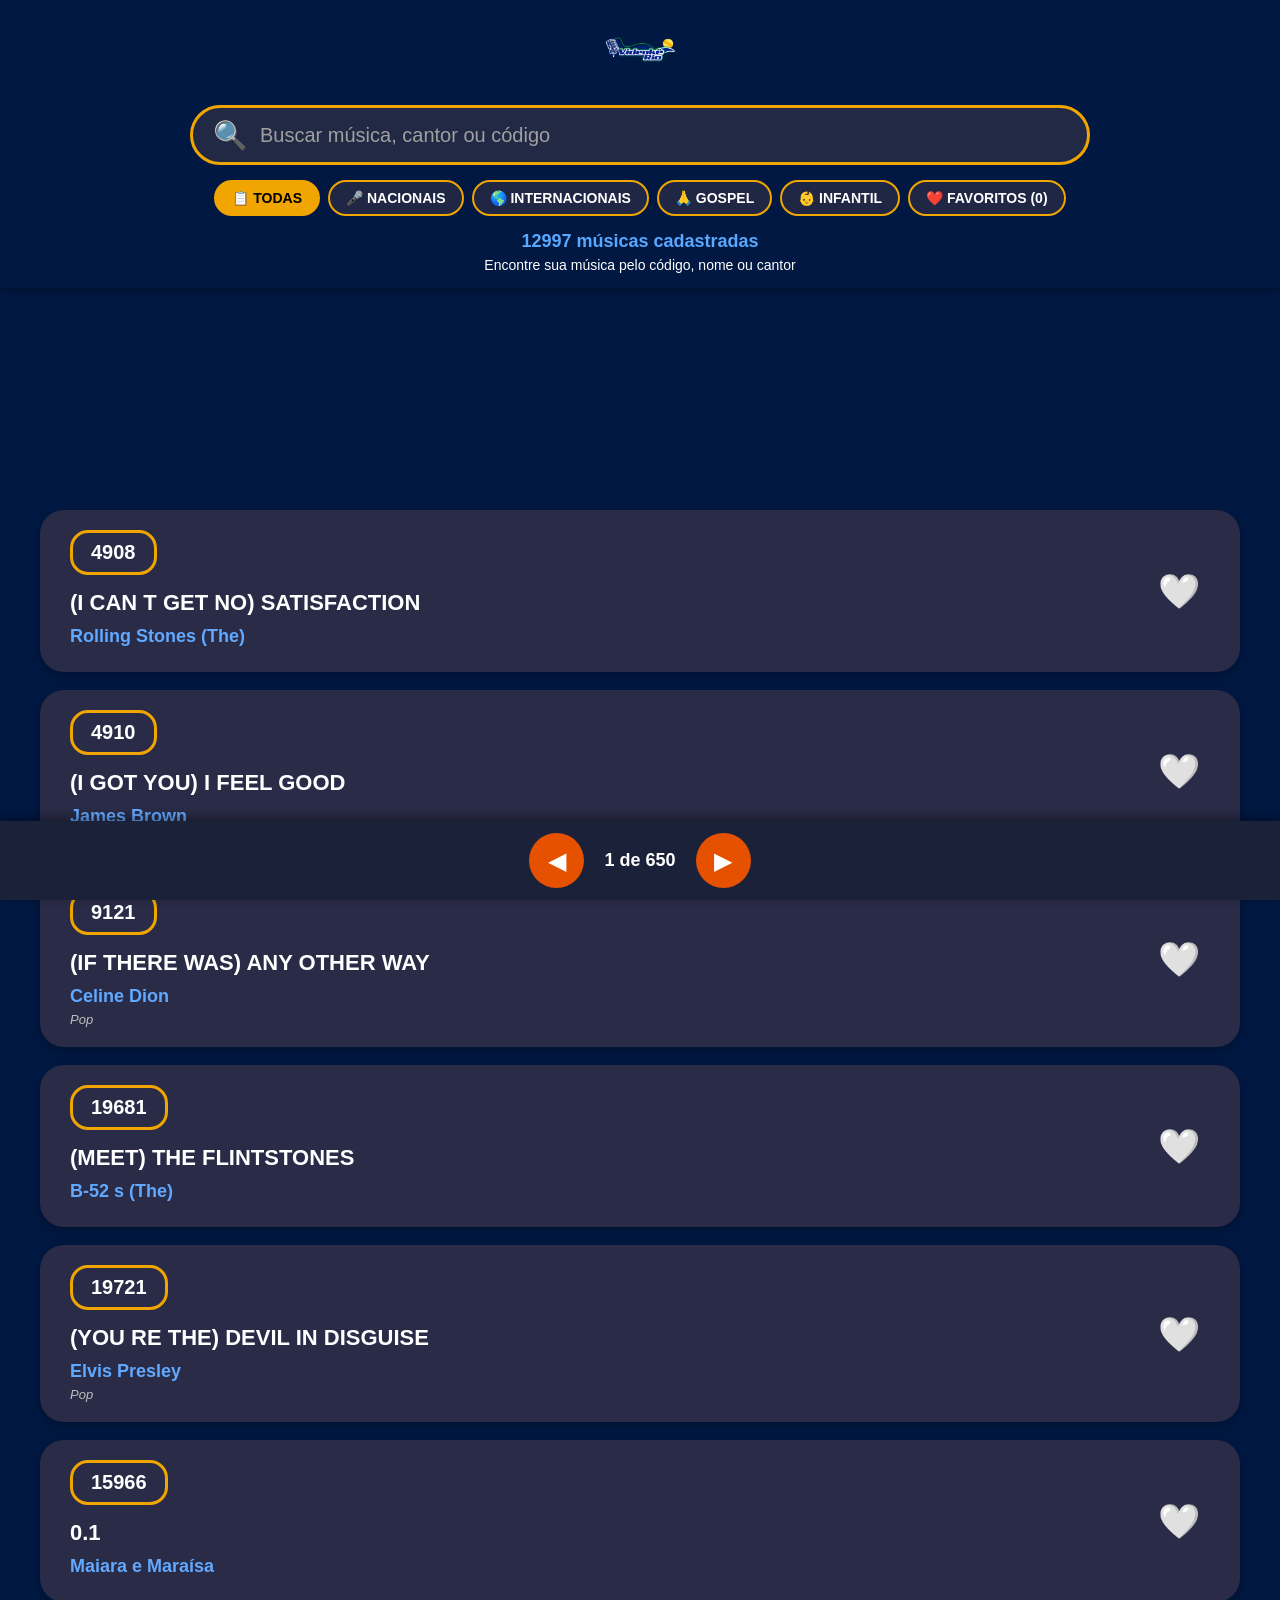
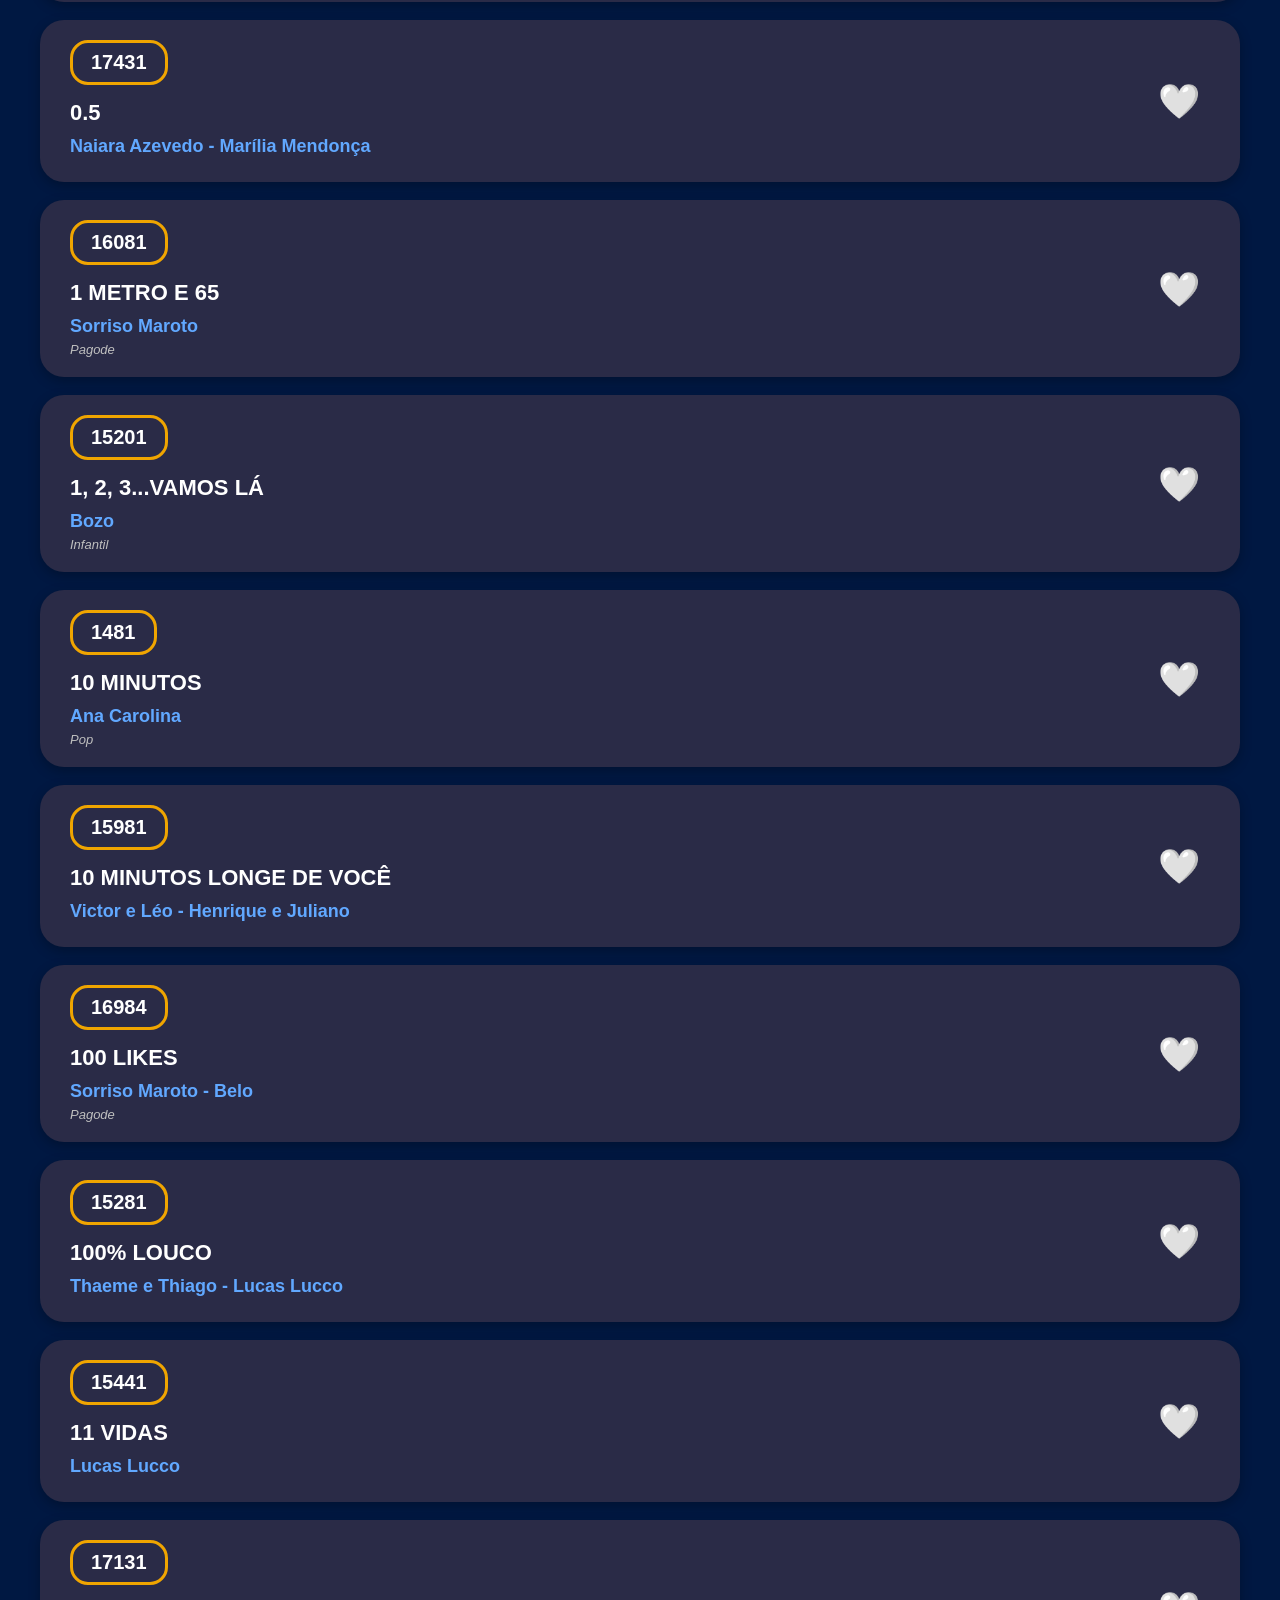
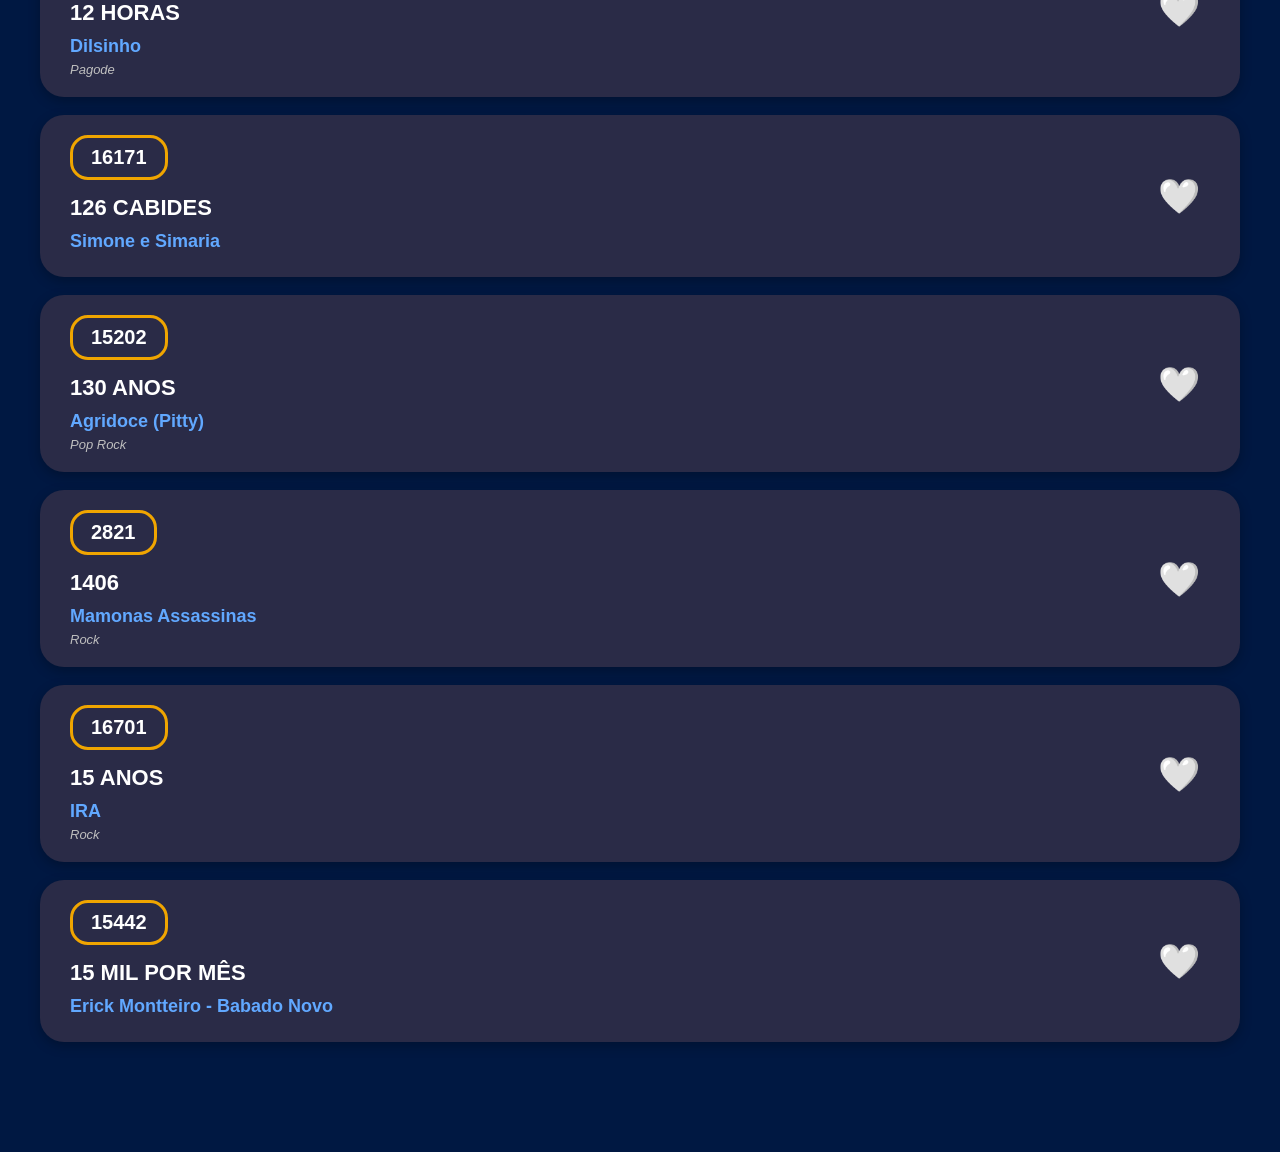
==== index.html @ a0991c25 "Transforma em PWA" ====
<!DOCTYPE html>
<html lang="pt-BR">

<head>

    <meta charset="UTF-8">

    <meta
    name="viewport"
    content="width=device-width, initial-scale=1.0">

    <title>
        Videokê Rio - Catálogo Online
    </title>

    <link rel="manifest" href="manifest.json">

<meta name="theme-color" content="#001842">

    <link
    rel="icon"
    href="assets/logo.png">

    <link
    rel="stylesheet"
    href="style.css">

</head>

<body>

    <!-- ==========================
         TOPO
    =========================== -->

    <header>

        <img
        src="assets/logo.png"
        class="logo"
        alt="Videokê Rio">

        <!-- BUSCA -->

        <div class="busca-container">

            <div class="busca-box">

                <span class="icone-busca">
                    🔍
                </span>

                <input
                type="text"
                id="busca"
                placeholder="Buscar música, cantor ou código">

            </div>

        </div>

        <!-- CATEGORIAS -->

        <div class="categorias">

           <button
id="btnTodas"
class="categoria ativa"
onclick="mostrarTodas()">
📋 TODAS
</button>

<button
id="btnNacionais"
class="categoria"
onclick="mostrarNacionais()">
🎤 NACIONAIS
</button>

<button
id="btnInternacionais"
class="categoria"
onclick="mostrarInternacionais()">
🌎 INTERNACIONAIS
</button>

<button
id="btnGospel"
class="categoria"
onclick="mostrarGospel()">
🙏 GOSPEL
</button>

<button
id="btnInfantil"
class="categoria"
onclick="mostrarInfantil()">
👶 INFANTIL
</button>

<button
id="btnFavoritos"
class="categoria"
onclick="mostrarFavoritos()">
❤️ FAVORITOS

</button>

        </div>

        <!-- CONTADORES -->

        <div id="contador"></div>

        <div id="resultadosEncontrados"></div>

        <div class="subtitulo">

            Encontre sua música pelo código,
            nome ou cantor

        </div>

    </header>

    <!-- ==========================
         RESULTADOS
    =========================== -->

    <main>

        <div id="resultado"></div>

    </main>

    <!-- ==========================
         PAGINAÇÃO
    =========================== -->

    <div class="paginacao">

        <button
        onclick="paginaAnterior()">

            ◀

        </button>

        <div id="paginaAtual">

            1 de 1

        </div>

        <button
        onclick="proximaPagina()">

            ▶

        </button>

    </div>

    <!-- ==========================
         JAVASCRIPT
    =========================== -->

    <script src="script.js"></script>


    <script>

if ("serviceWorker" in navigator) {

    window.addEventListener("load", () => {

        navigator.serviceWorker.register(
            "service-worker.js"
        );

    });

}

</script>

</body>

</html>
---- style.css ----
/* ==========================================
   RESET
========================================== */

*{
    margin:0;
    padding:0;
    box-sizing:border-box;
}

/* ==========================================
   GERAL
========================================== */

body{

    background:#001842;

    color:white;

    font-family:Segoe UI, Arial, sans-serif;

    padding-top:190px;

    padding-bottom:90px;
}

/* ==========================================
   HEADER FIXO
========================================== */

header{

    position:fixed;

    top:0;
    left:0;

    width:100%;

    z-index:9999;

    background:#001842;

    text-align:center;

    padding:10px 20px 15px;

    box-shadow:
    0 2px 10px rgba(0,0,0,.35);
}

/* ==========================================
   LOGO
========================================== */

.logo{

    display:block;

    width:100%;

    max-width:120px;

    height:auto;

    margin:0 auto 15px auto;
}

/* ==========================================
   BUSCA
========================================== */

.busca-container{

    width:95%;

    max-width:900px;

    margin:0 auto;
}

.busca-box{

    display:flex;

    align-items:center;

    background:#222944;

    border:3px solid #f0a500;

    border-radius:30px;

    height:60px;

    padding:0 20px;
}

.icone-busca{

    font-size:28px;

    margin-right:12px;
}

#busca{

    flex:1;

    border:none;

    outline:none;

    background:transparent;

    color:white;

    font-size:20px;
}

#busca::placeholder{

    color:#a0a0a0;
}

/* ==========================================
   CATEGORIAS
========================================== */

.categorias{

    display:flex;

    justify-content:center;

    flex-wrap:wrap;

    gap:8px;

    margin-top:15px;
}

.categoria{

    background:#1f2744;

    color:white;

    border:2px solid #f0a500;

    border-radius:25px;

    padding:8px 16px;

    cursor:pointer;

    font-size:14px;

    font-weight:bold;

    transition:.2s;
}

.categoria:hover{

    transform:translateY(-2px);
}

.categoria.ativa{

    background:#f0a500;

    color:black;
}

/* ==========================================
   CONTADORES
========================================== */

#contador{

    text-align:center;

    color:#58a8ff;

    font-size:18px;

    font-weight:bold;

    margin-top:15px;
}

#resultadosEncontrados{

    text-align:center;

    color:#c7c7c7;

    font-size:13px;

    margin-top:5px;
}

.subtitulo{

    text-align:center;

    color:white;

    font-size:14px;

    margin-top:5px;
}

/* ==========================================
   RESULTADOS
========================================== */

#resultado{

    width:95%;

    max-width:1200px;

    margin:40px auto 20px auto;
}

/* ==========================================
   CARD
========================================== */

.card{

    position:relative;

    background:#2a2b47;

    border-radius:24px;

    padding:20px 30px;

    margin-bottom:18px;

    min-height:130px;

    box-shadow:
    0 4px 12px rgba(0,0,0,.25);

    transition:.2s;
}

.card:hover{

    transform:translateY(-2px);
}

/* ==========================================
   CÓDIGO
========================================== */

.codigo{

    display:inline-block;

    width:auto;

    padding:8px 18px;

    border:3px solid #f0a500;

    border-radius:18px;

    color:white;

    font-size:20px;

    font-weight:bold;

    margin-bottom:15px;
}

/* ==========================================
   MÚSICA
========================================== */

.card h3{

    margin:0 0 10px 0;

    color:white;

    font-size:22px;

    font-weight:700;

    text-transform:uppercase;

    max-width:85%;
}

/* ==========================================
   ARTISTA
========================================== */

.artista{

    color:#61a8ff;

    font-size:18px;

    font-weight:bold;

    max-width:85%;
}

/* ==========================================
   GÊNERO
========================================== */

.genero{

    color:#bfbfbf;

    font-size:13px;

    margin-top:5px;

    font-style:italic;
}

/* ==========================================
   FAVORITO
========================================== */

.favorito{

    position:absolute;

    right:40px;

    top:50%;

    transform:translateY(-50%);

    font-size:34px;

    cursor:pointer;

    user-select:none;

    line-height:1;
}

/* ==========================================
   PAGINAÇÃO
========================================== */

.paginacao{

    position:fixed;

    bottom:0;

    left:0;

    width:100%;

    background:#1b2138;

    display:flex;

    justify-content:center;

    align-items:center;

    gap:20px;

    padding:12px;

    box-shadow:
    0 -3px 10px rgba(0,0,0,.4);
}

.paginacao button{

    width:55px;

    height:55px;

    border:none;

    border-radius:50%;

    background:#e65100;

    color:white;

    font-size:24px;

    cursor:pointer;
}

#paginaAtual{

    font-size:18px;

    font-weight:bold;
}

/* ==========================================
   SCROLLBAR
========================================== */

::-webkit-scrollbar{

    width:10px;
}

::-webkit-scrollbar-thumb{

    background:#f0a500;

    border-radius:10px;
}

/* ==========================================
   MOBILE
========================================== */

@media(max-width:768px){

    body{
        padding-top:170px;
    }

    .logo{
        max-width:90px;
    }

    .busca-box{
        height:52px;
    }

    .icone-busca{
        font-size:24px;
    }

    #busca{
        font-size:18px;
    }

    .categoria{
        font-size:12px;
        padding:7px 12px;
    }

    .codigo{
        font-size:18px;
    }

    .card h3{
        font-size:18px;
    }

    .artista{
        font-size:15px;
    }

    .favorito{
        font-size:34px;
    }
}
main{
    padding-top: 280px;
}
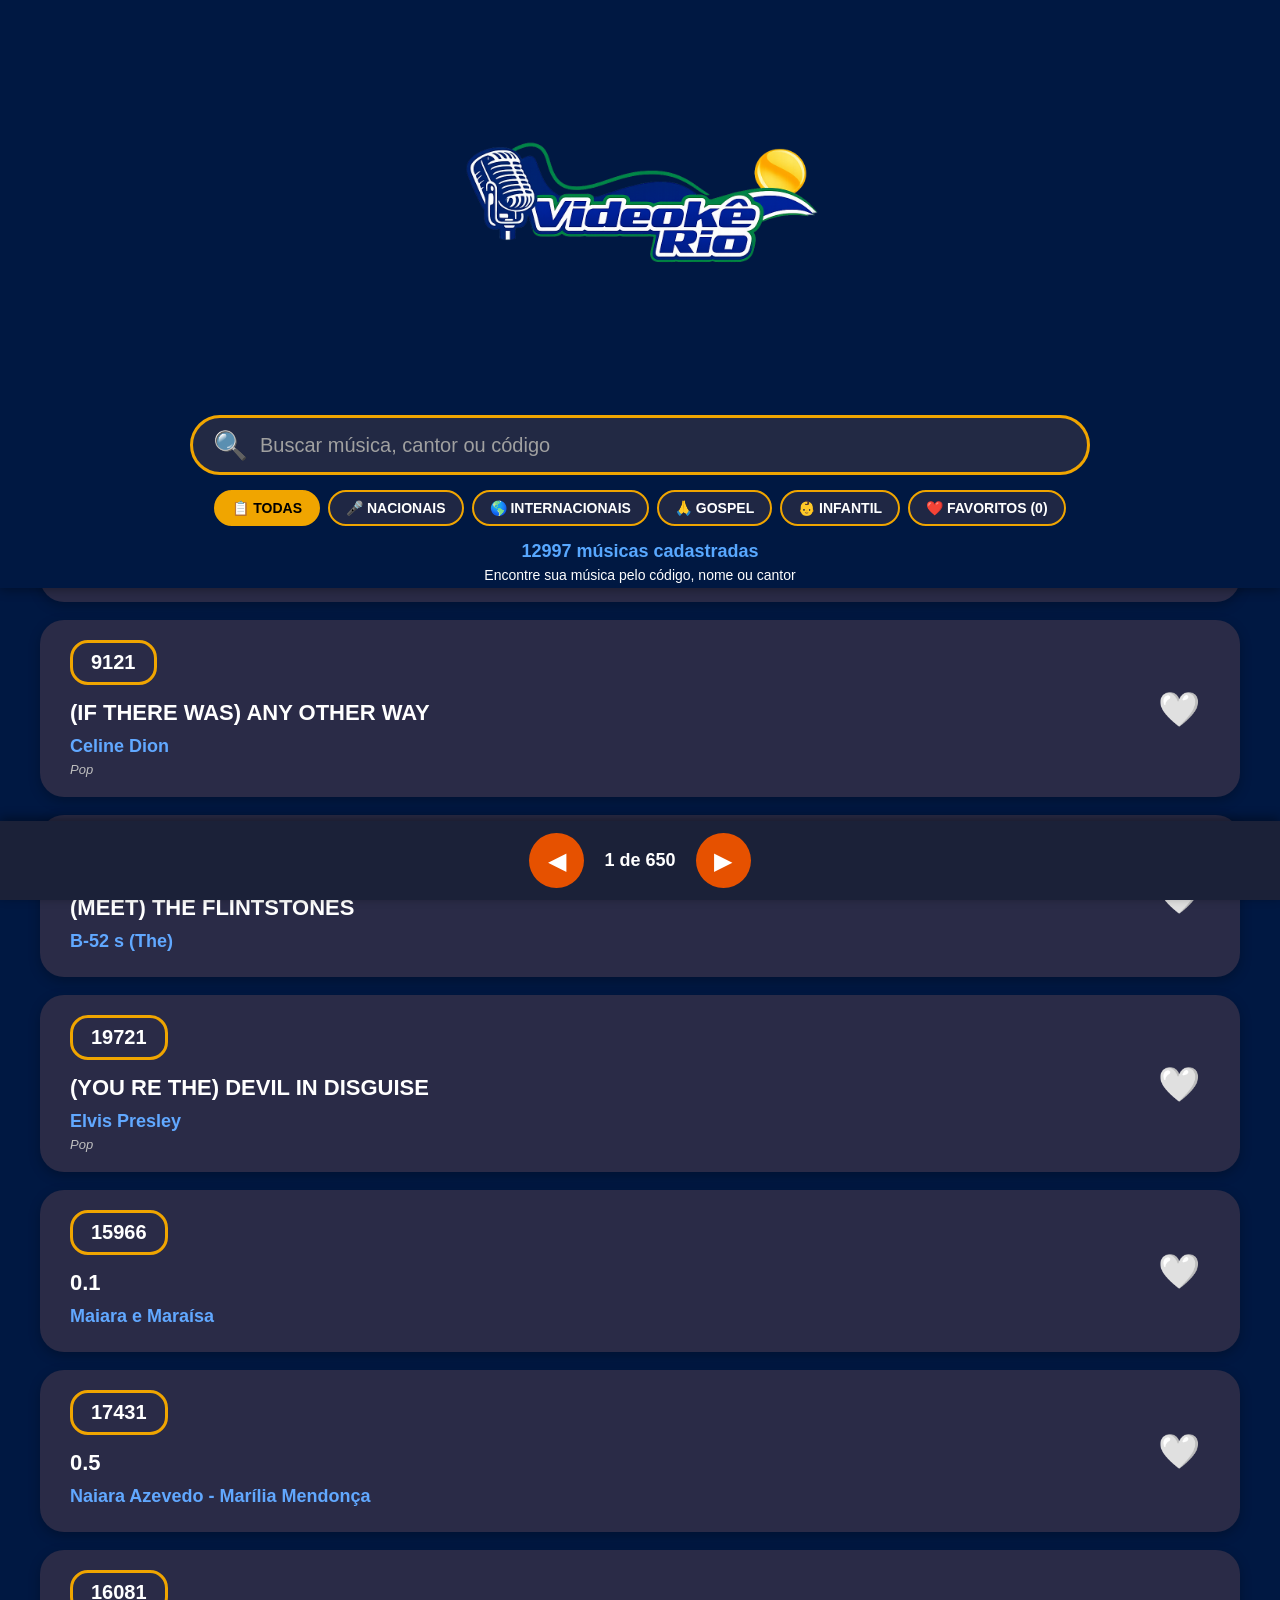
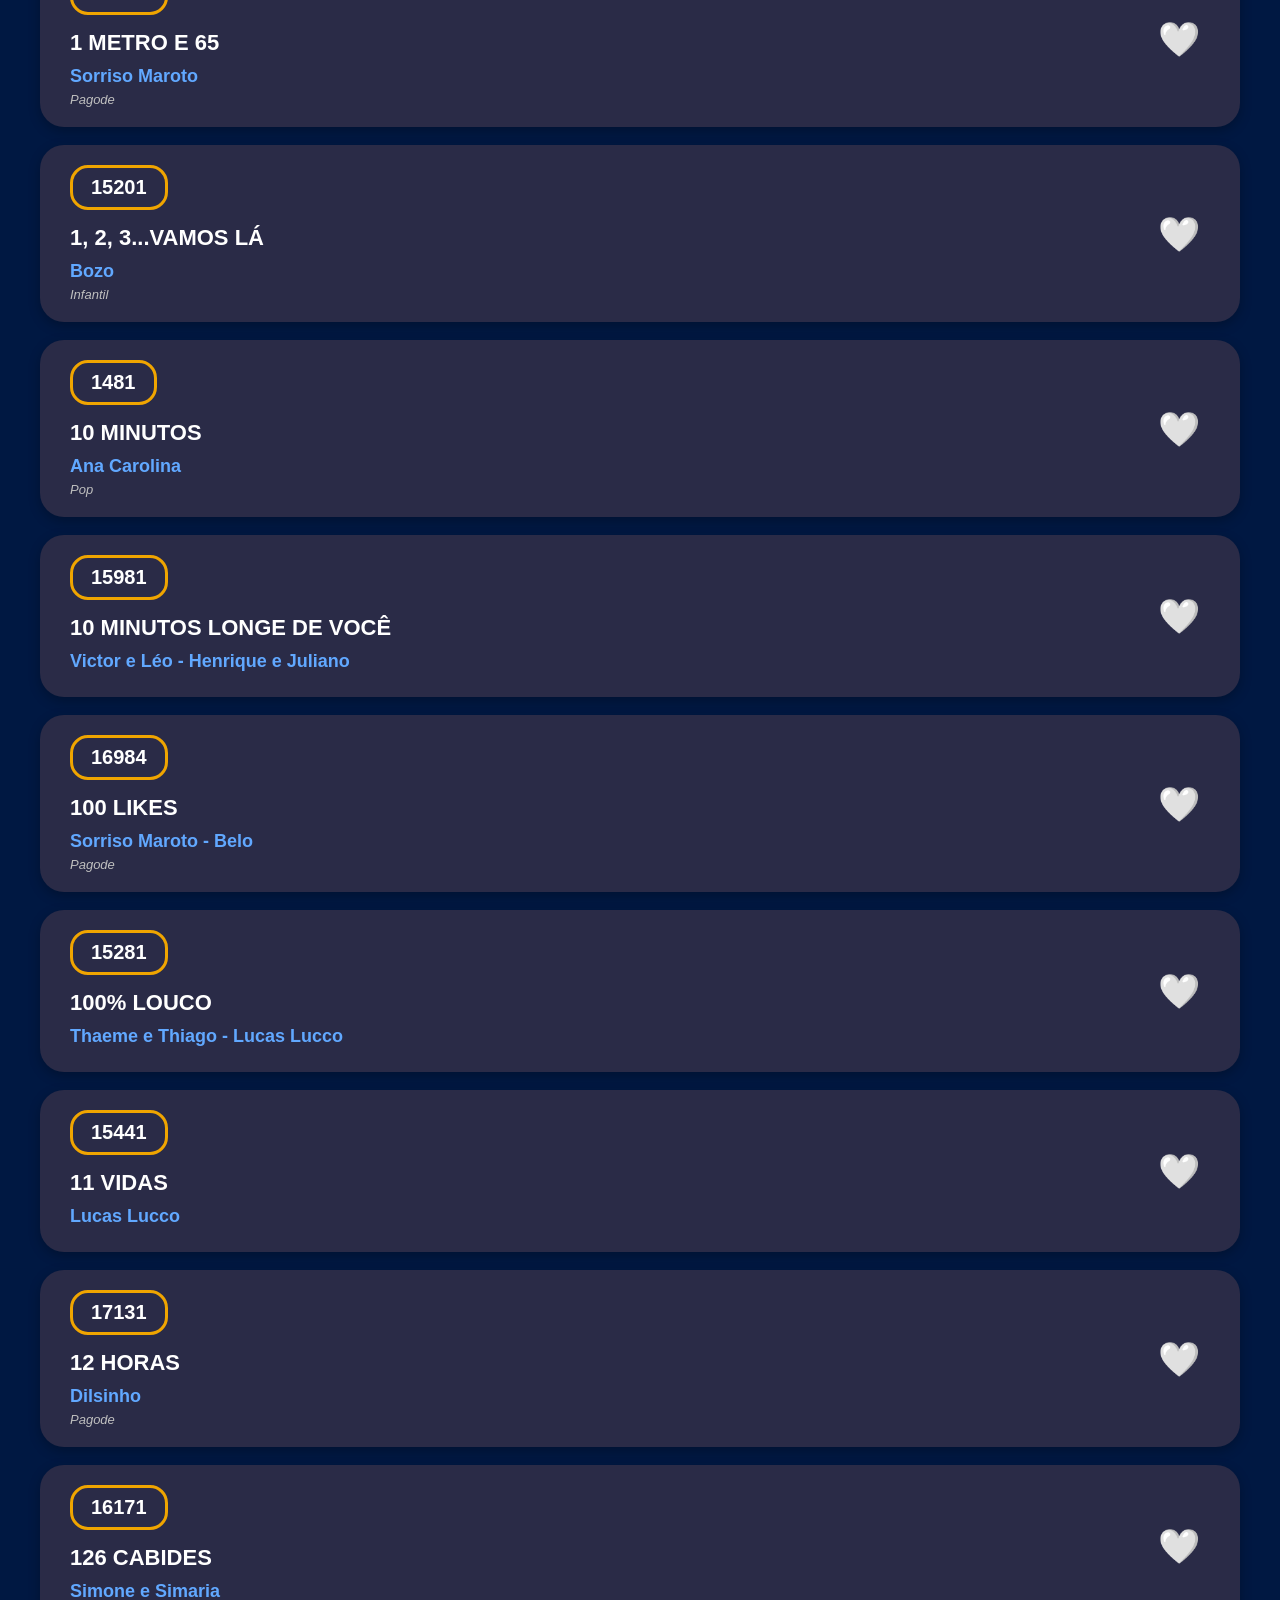
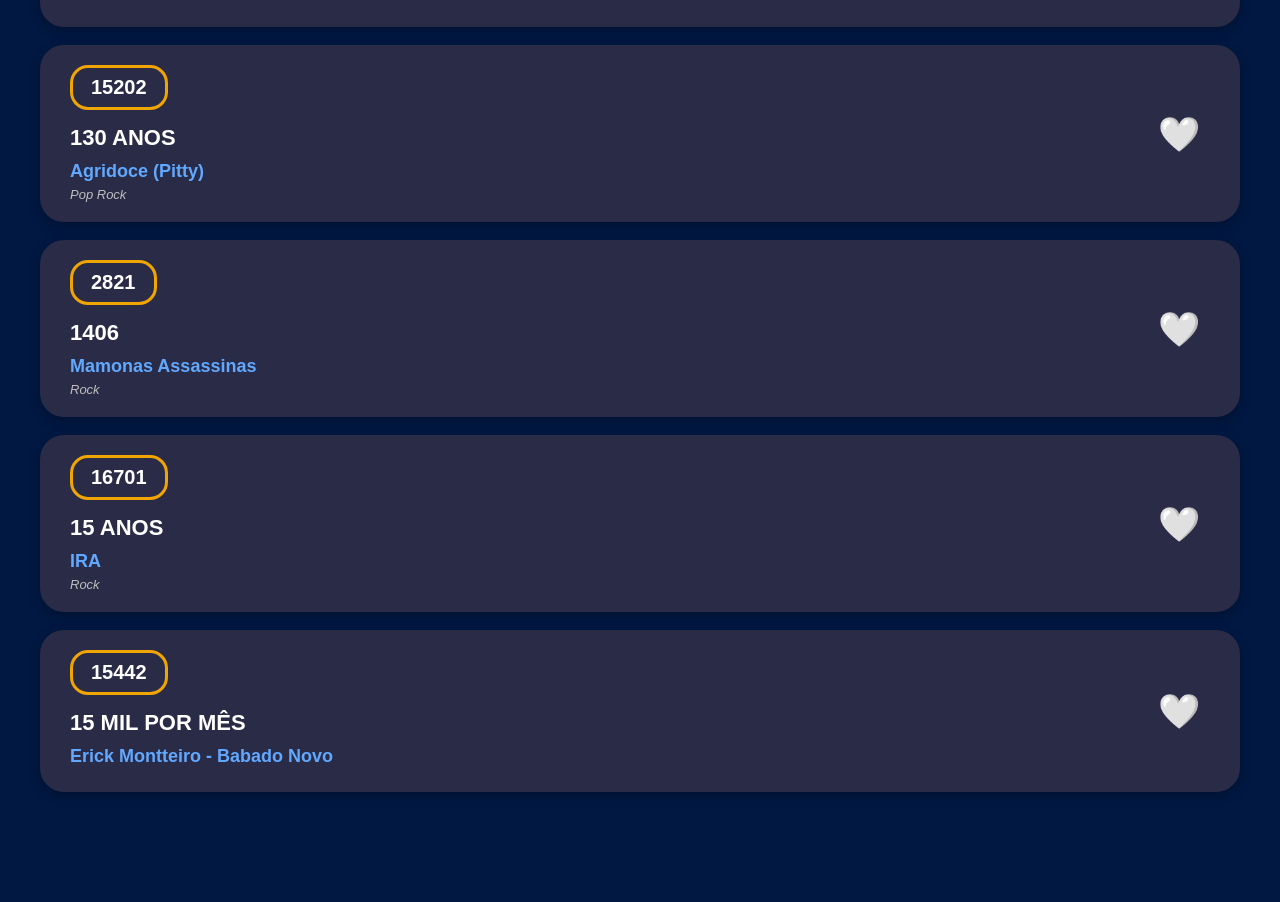
==== commit f381bd8f: "Centraliza busca" ====
--- a/index.html
+++ b/index.html
@@ -28,20 +28,12 @@
 </head>
 
 <body>
-
-    <!-- ==========================
-         TOPO
-    =========================== -->
-
     <header>
-
         <img
         src="assets/logo.png"
         class="logo"
         alt="Videokê Rio">
-
         <!-- BUSCA -->
-
         <div class="busca-container">
 
             <div class="busca-box">
--- a/style.css
+++ b/style.css
@@ -20,7 +20,7 @@
 
     font-family:Segoe UI, Arial, sans-serif;
 
-    padding-top:190px;
+    padding-top:0;
 
     padding-bottom:90px;
 }
@@ -42,14 +42,18 @@
 
     background:#001842;
 
-    text-align:center;
-
-    padding:10px 20px 15px;
+     text-align:center;
+
+    padding:5px 20px 5px;
 
     box-shadow:
     0 2px 10px rgba(0,0,0,.35);
 }
 
+main{
+    margin-top:260px;
+}
+
 /* ==========================================
    LOGO
 ========================================== */
@@ -60,13 +64,12 @@
 
     width:100%;
 
-    max-width:120px;
+    max-width:600px;
 
     height:auto;
 
-    margin:0 auto 15px auto;
-}
-
+    margin:0 auto 10px auto;
+}
 /* ==========================================
    BUSCA
 ========================================== */
@@ -77,7 +80,7 @@
 
     max-width:900px;
 
-    margin:0 auto;
+    margin:0 auto 10px auto;
 }
 
 .busca-box{
@@ -431,11 +434,11 @@
 @media(max-width:768px){
 
     body{
-        padding-top:170px;
+        padding-top:0px;
     }
 
     .logo{
-        max-width:90px;
+        max-width:300px;
     }
 
     .busca-box{
@@ -471,6 +474,3 @@
         font-size:34px;
     }
 }
-main{
-    padding-top: 280px;
-}
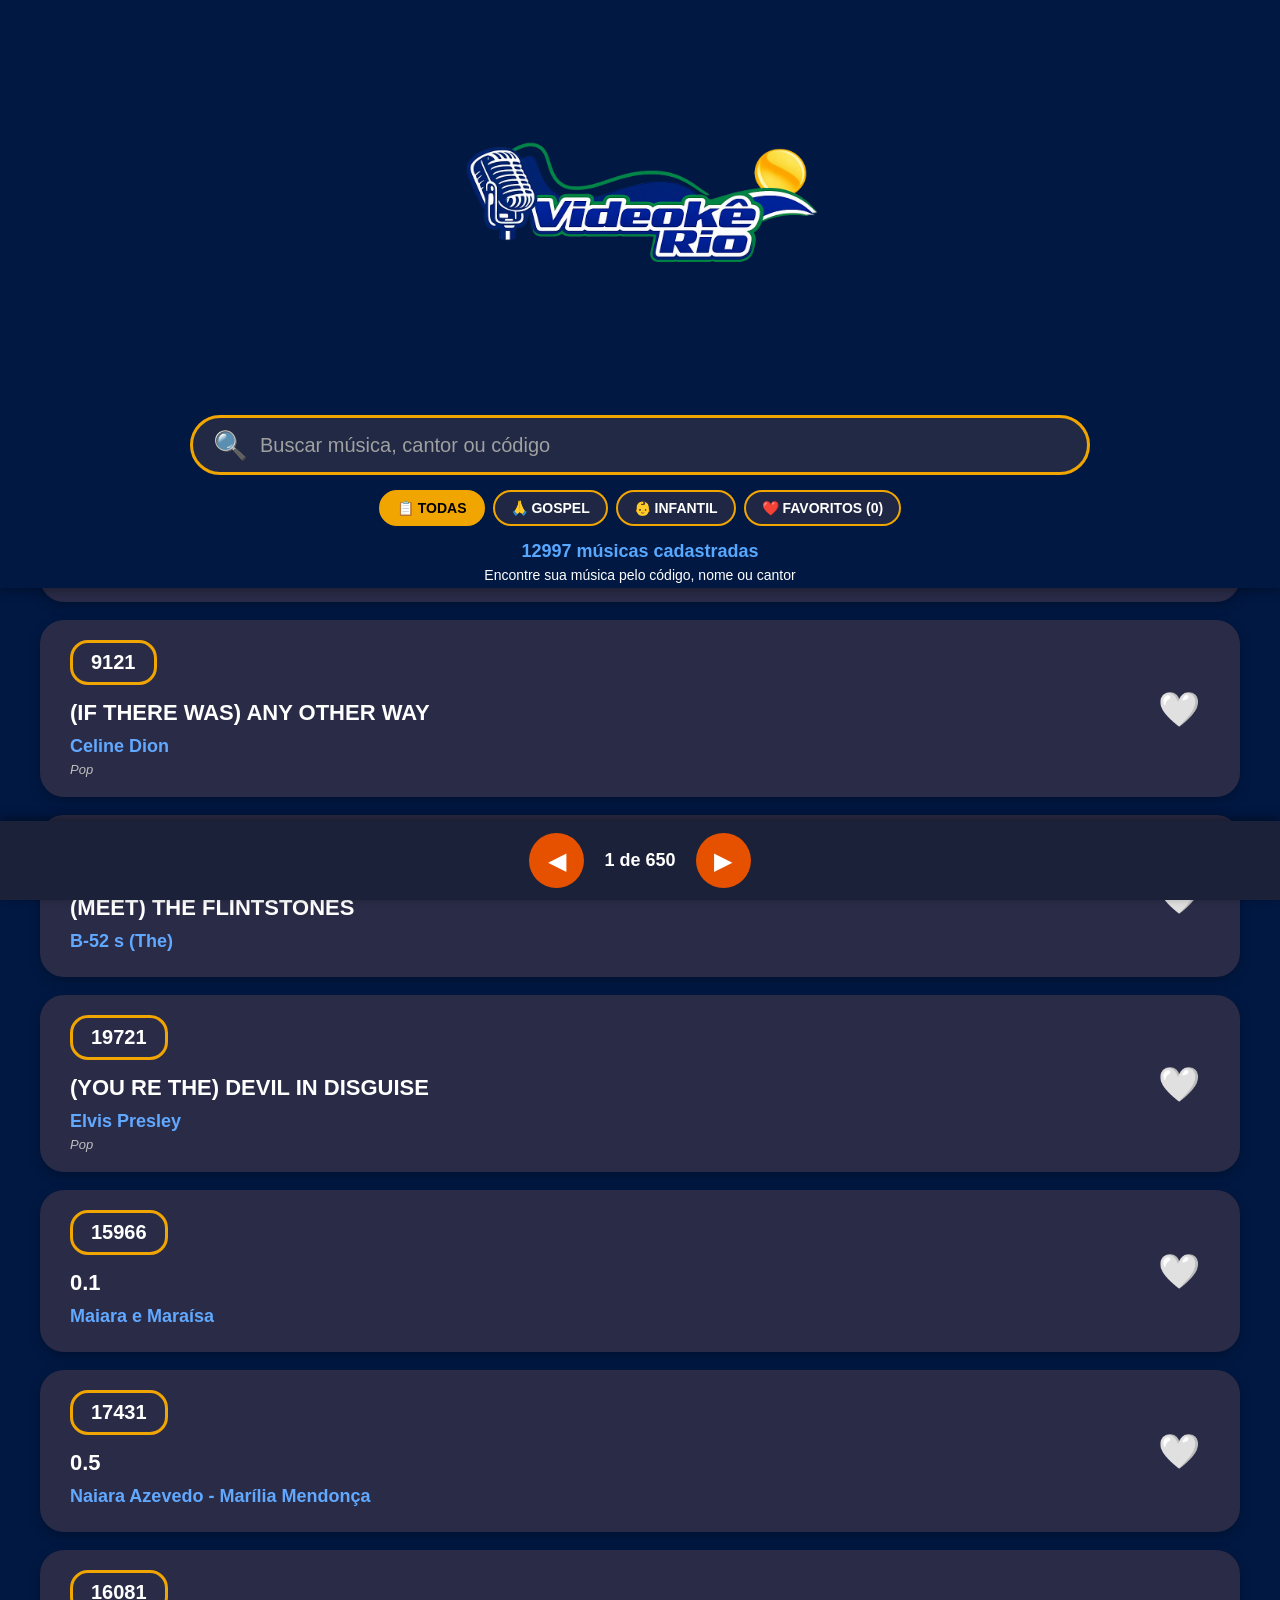
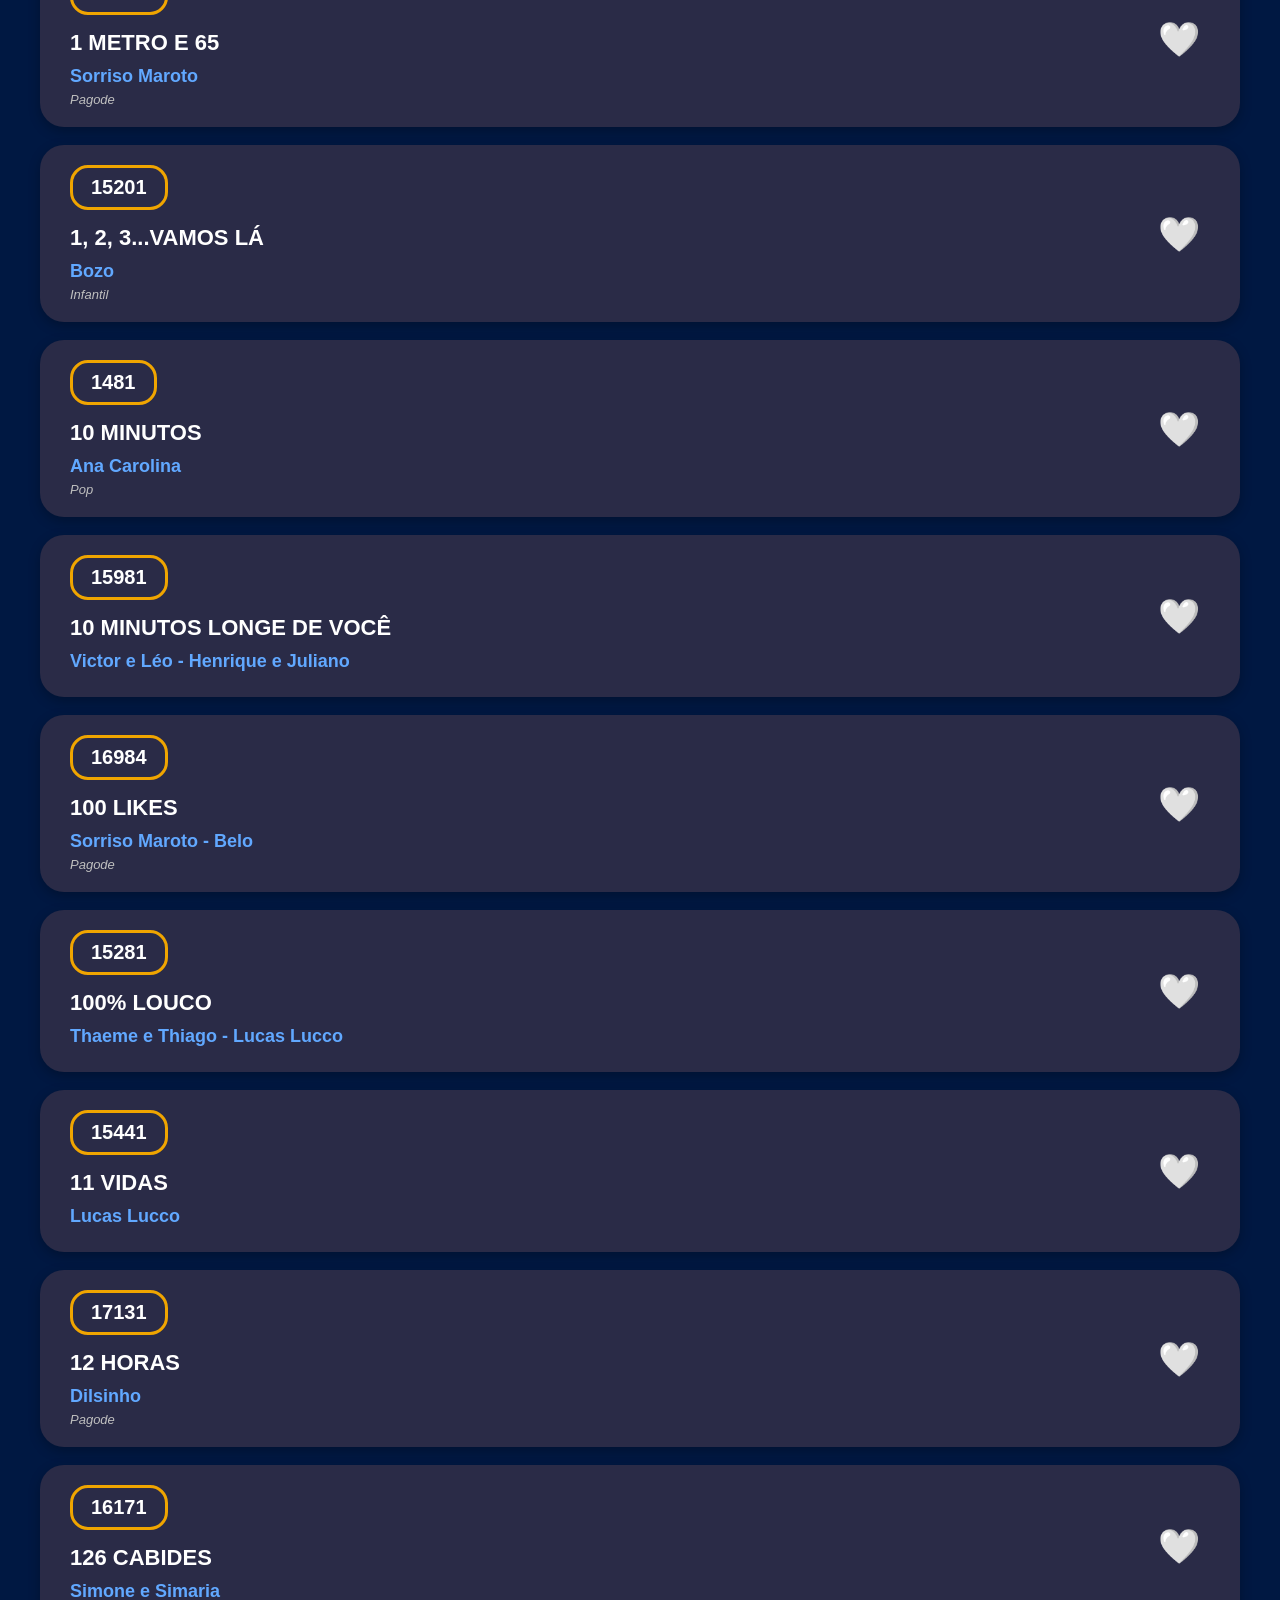
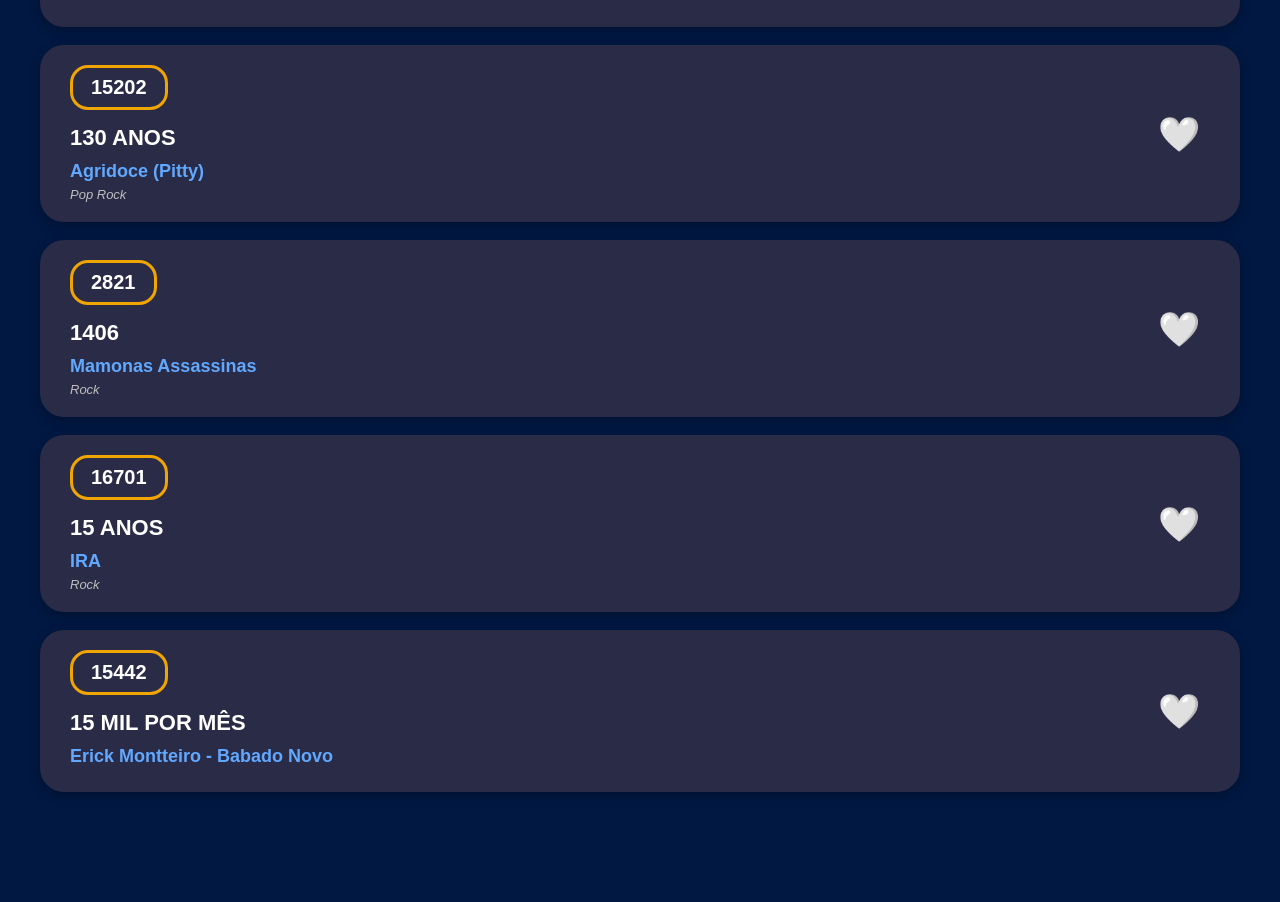
==== commit f73d7287: "Remover filtros nacionais e internacionais" ====
--- a/index.html
+++ b/index.html
@@ -23,36 +23,30 @@
 
     <link
     rel="stylesheet"
-    href="style.css">
+    href="style.css?v=20260728-raf-mobile">
 
 </head>
 
 <body>
     <header>
+        
         <img
         src="assets/logo.png"
         class="logo"
         alt="Videokê Rio">
         <!-- BUSCA -->
         <div class="busca-container">
-
             <div class="busca-box">
-
                 <span class="icone-busca">
                     🔍
                 </span>
-
                 <input
                 type="text"
                 id="busca"
                 placeholder="Buscar música, cantor ou código">
-
             </div>
-
         </div>
-
         <!-- CATEGORIAS -->
-
         <div class="categorias">
 
            <button
@@ -60,20 +54,6 @@
 class="categoria ativa"
 onclick="mostrarTodas()">
 📋 TODAS
-</button>
-
-<button
-id="btnNacionais"
-class="categoria"
-onclick="mostrarNacionais()">
-🎤 NACIONAIS
-</button>
-
-<button
-id="btnInternacionais"
-class="categoria"
-onclick="mostrarInternacionais()">
-🌎 INTERNACIONAIS
 </button>
 
 <button
@@ -178,4 +158,4 @@
 
 </body>
 
-</html>+</html>
--- a/style.css
+++ b/style.css
@@ -434,28 +434,69 @@
 @media(max-width:768px){
 
     body{
-        padding-top:0px;
+        padding-top:0;
+    }
+
+    header{
+        padding:10px 12px 12px;
     }
 
     .logo{
-        max-width:300px;
+        max-width:150px;
+        margin-bottom:4px;
+    }
+
+    .busca-container{
+        width:100%;
+        margin:0 auto 8px auto;
     }
 
     .busca-box{
-        height:52px;
+        height:46px;
+        padding:0 14px;
     }
 
     .icone-busca{
-        font-size:24px;
+        font-size:21px;
+        margin-right:8px;
     }
 
     #busca{
-        font-size:18px;
+        font-size:15px;
+    }
+
+    .categorias{
+        gap:6px;
+        margin-top:10px;
     }
 
     .categoria{
+        font-size:10px;
+        padding:6px 9px;
+    }
+
+    #contador{
+        font-size:14px;
+        margin-top:9px;
+    }
+
+    #resultadosEncontrados{
+        font-size:11px;
+        margin-top:3px;
+    }
+
+    .subtitulo{
         font-size:12px;
-        padding:7px 12px;
+        margin-top:3px;
+    }
+
+    main{
+        margin-top:235px;
+    }
+
+    #resultado{
+        width:calc(100% - 20px);
+        margin:16px auto 20px auto;
     }
 
     .codigo{
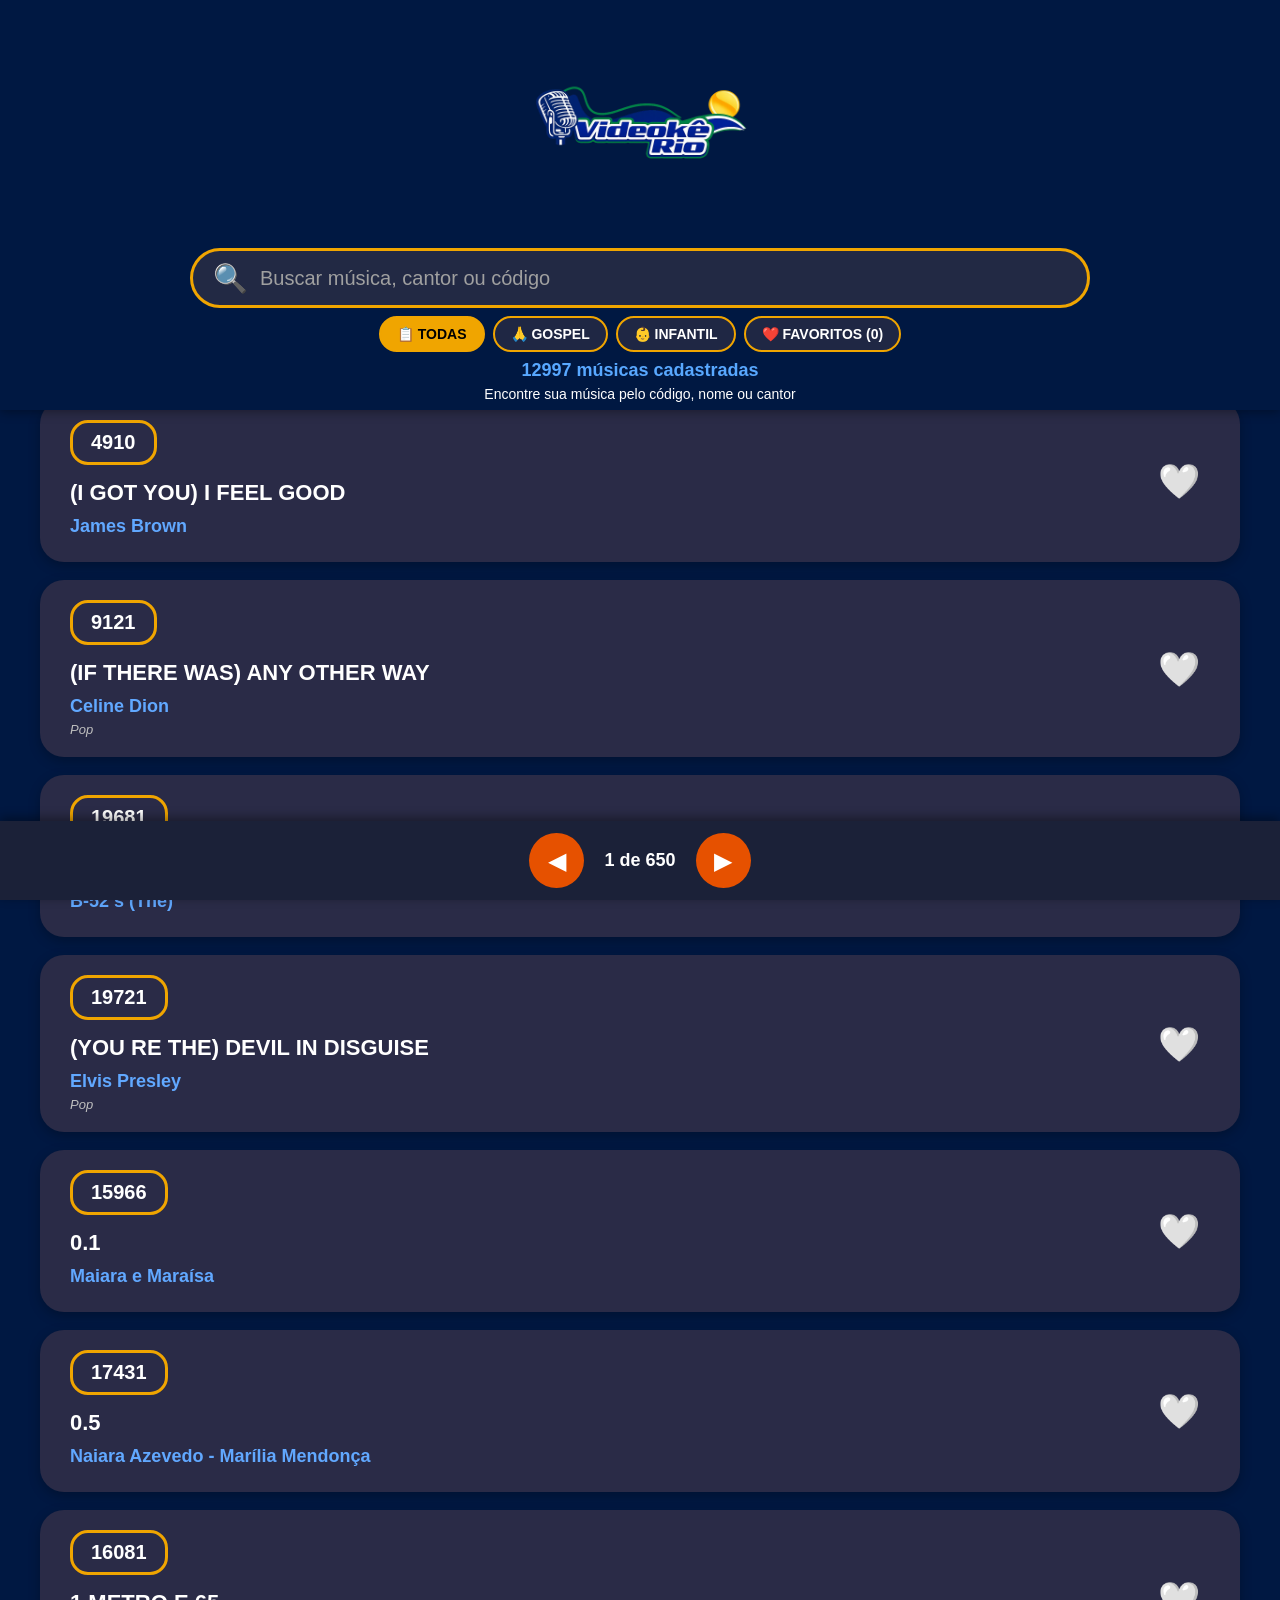
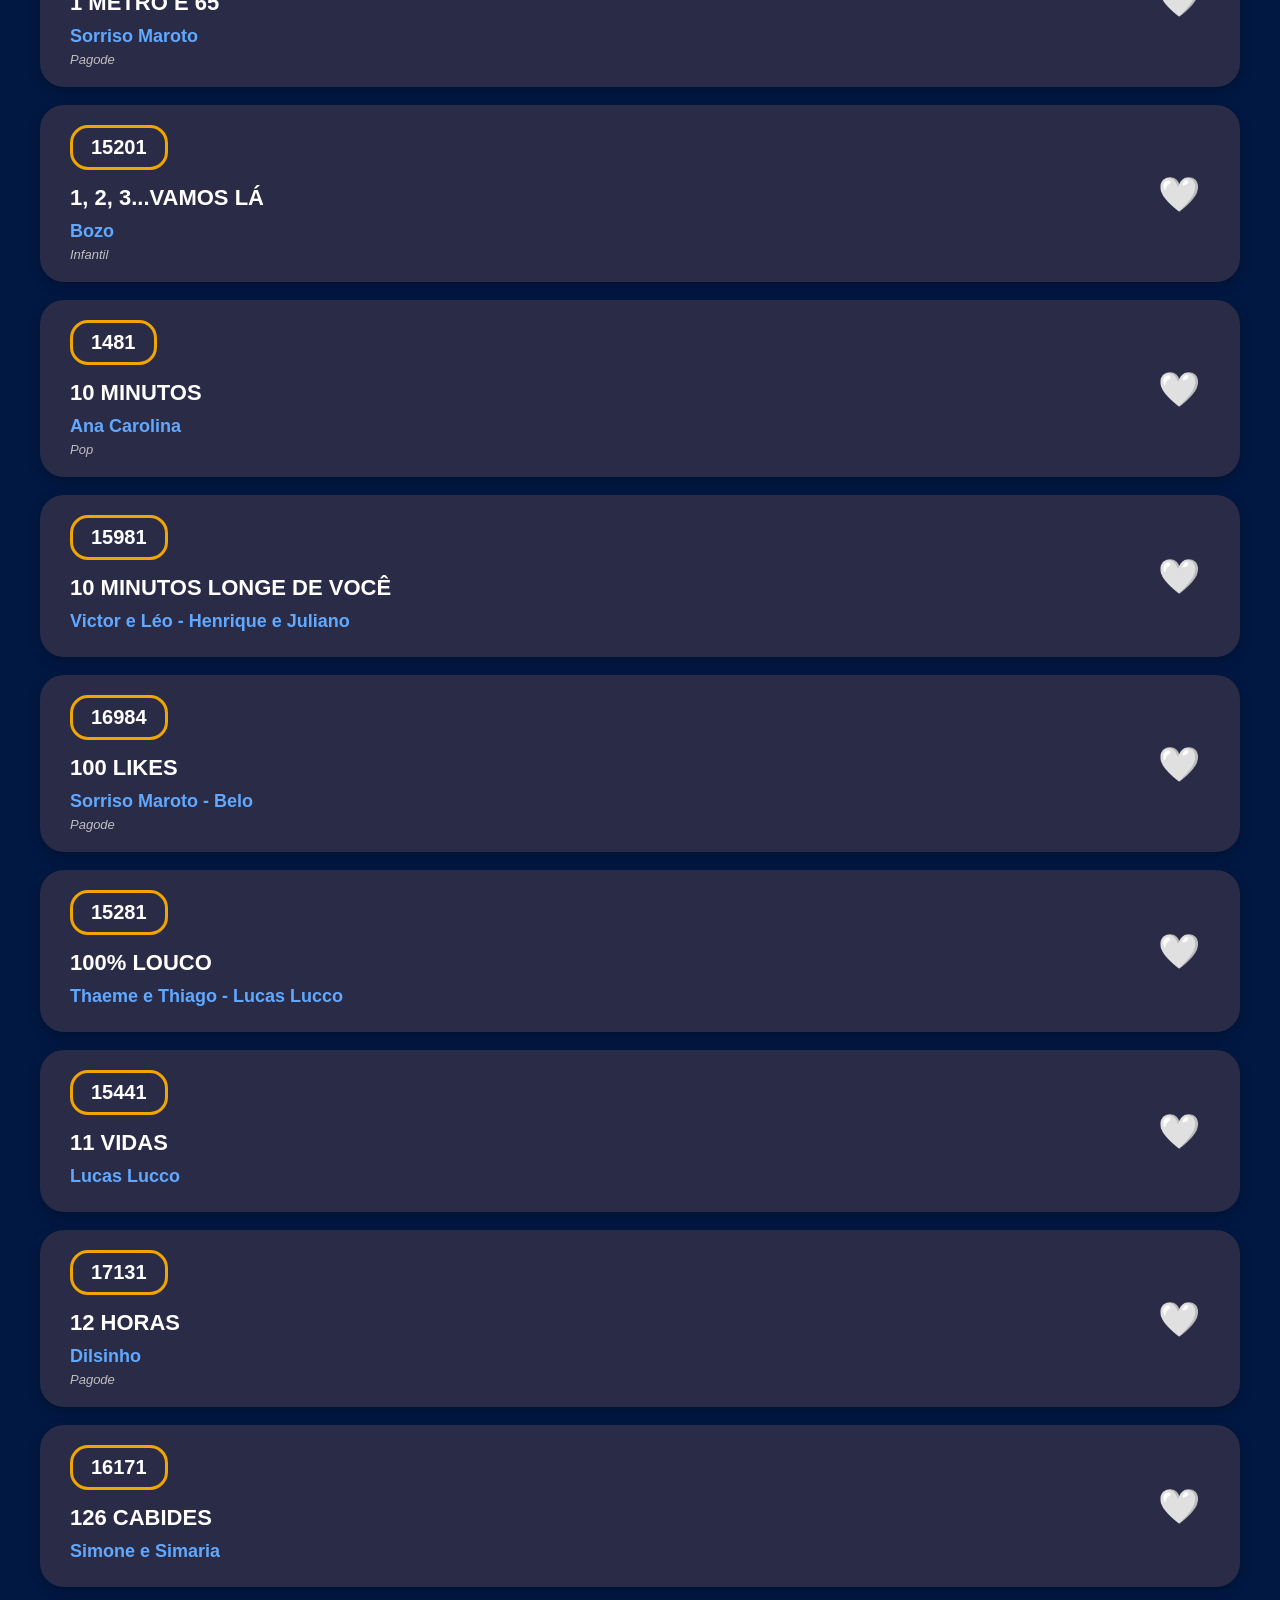
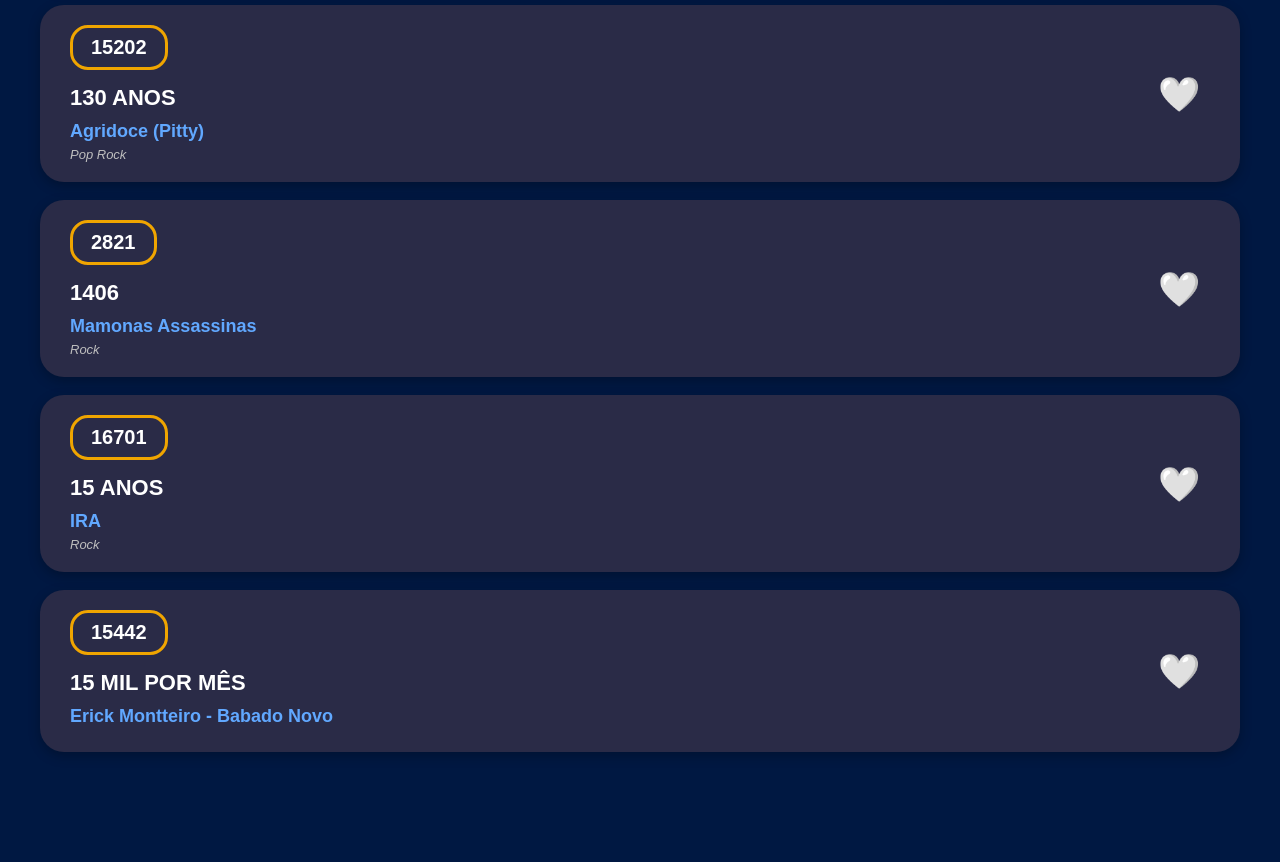
==== commit 675a73b9: "Reduzir espacos do cabecalho RAF" ====
--- a/index.html
+++ b/index.html
@@ -23,7 +23,7 @@
 
     <link
     rel="stylesheet"
-    href="style.css?v=20260728-raf-mobile">
+    href="style.css?v=20260728-raf-compact">
 
 </head>
 
@@ -147,7 +147,7 @@
     window.addEventListener("load", () => {
 
         navigator.serviceWorker.register(
-            "service-worker.js"
+            "service-worker.js?v=20260728-v6"
         );
 
     });
--- a/style.css
+++ b/style.css
@@ -44,14 +44,28 @@
 
      text-align:center;
 
-    padding:5px 20px 5px;
+    padding:4px 20px 8px;
 
     box-shadow:
     0 2px 10px rgba(0,0,0,.35);
 }
 
+/* Evita que espaços reservados por anúncios/iframes aumentem o cabeçalho. */
+header > iframe,
+header > ins,
+header .adsbygoogle,
+header [data-ad-client]{
+    display:none !important;
+    width:0 !important;
+    height:0 !important;
+    min-height:0 !important;
+    margin:0 !important;
+    padding:0 !important;
+    border:0 !important;
+}
+
 main{
-    margin-top:260px;
+    margin-top:220px;
 }
 
 /* ==========================================
@@ -64,11 +78,11 @@
 
     width:100%;
 
-    max-width:600px;
+    max-width:360px;
 
     height:auto;
 
-    margin:0 auto 10px auto;
+    margin:0 auto 4px auto;
 }
 /* ==========================================
    BUSCA
@@ -80,7 +94,7 @@
 
     max-width:900px;
 
-    margin:0 auto 10px auto;
+    margin:0 auto 6px auto;
 }
 
 .busca-box{
@@ -141,7 +155,7 @@
 
     gap:8px;
 
-    margin-top:15px;
+    margin-top:8px;
 }
 
 .categoria{
@@ -191,7 +205,7 @@
 
     font-weight:bold;
 
-    margin-top:15px;
+    margin-top:8px;
 }
 
 #resultadosEncontrados{
